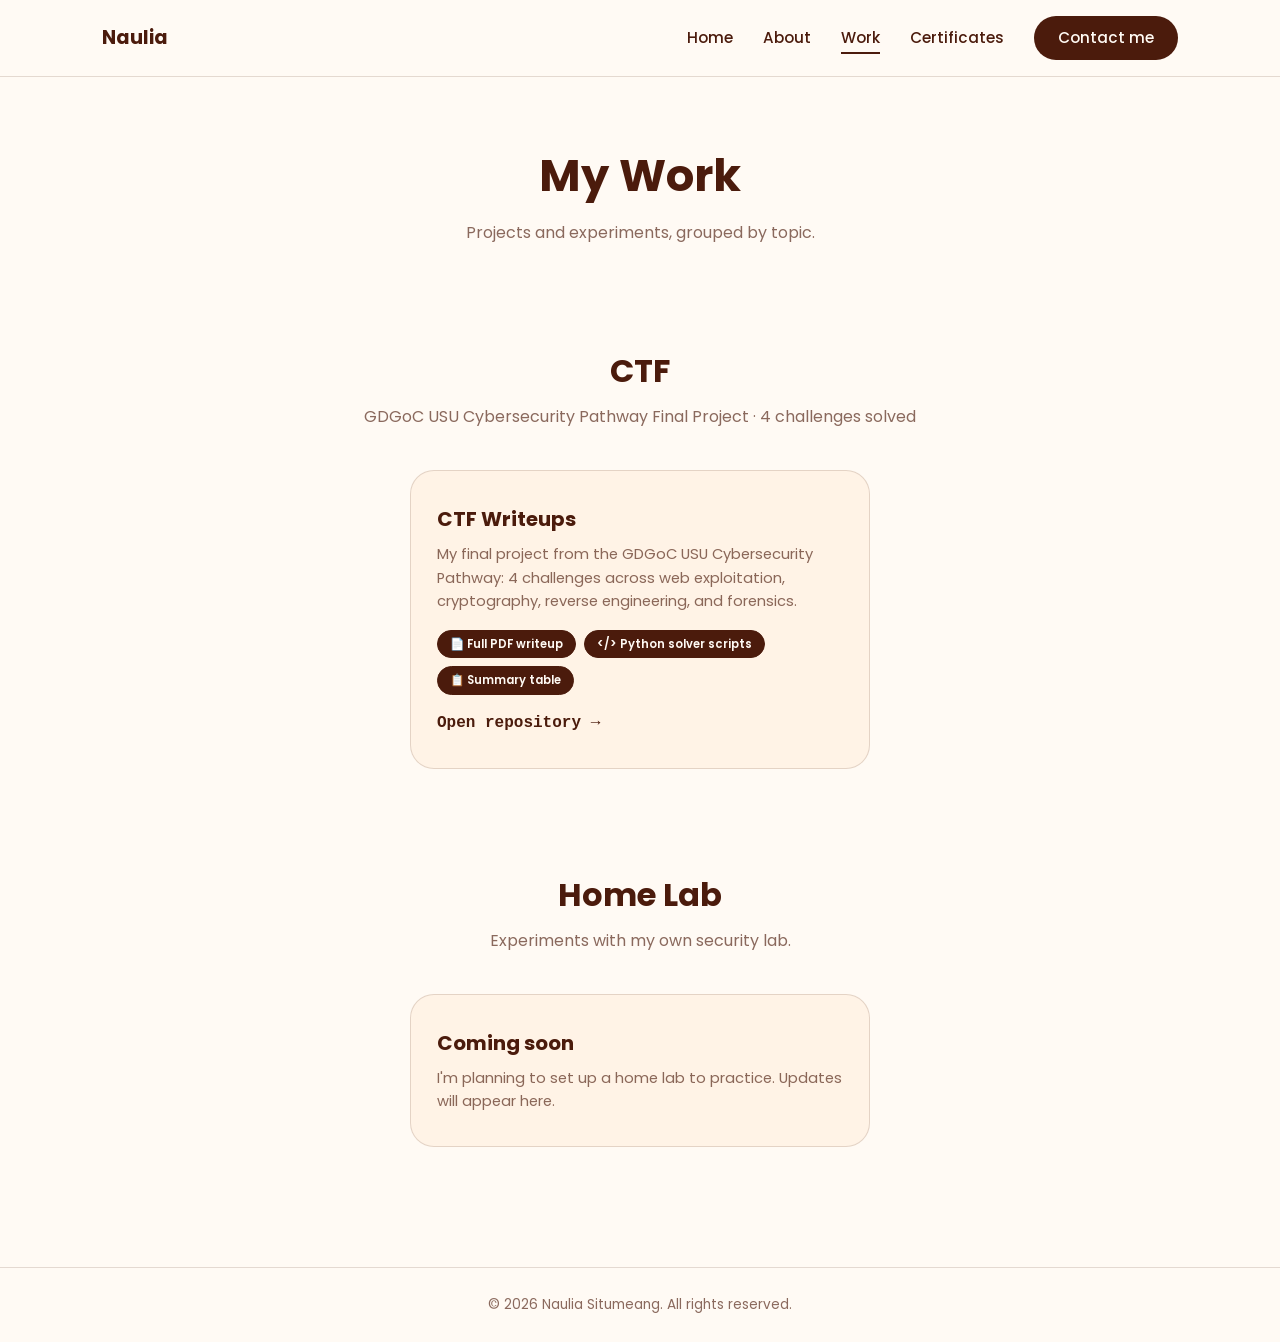
==== code/work.html @ 152920a4 "Add portfolio website" ====
<!DOCTYPE html>
<html lang="en">
<head>
  <meta charset="UTF-8" />
  <meta name="viewport" content="width=device-width, initial-scale=1.0" />
  <title>Work | Naulia Situmeang</title>
  <link rel="preconnect" href="https://fonts.googleapis.com" />
  <link rel="preconnect" href="https://fonts.gstatic.com" crossorigin />
  <link href="https://fonts.googleapis.com/css2?family=Poppins:wght@400;500;600;700&display=swap" rel="stylesheet" />
  <link rel="stylesheet" href="style.css" />
</head>
<body>

  <header class="navbar">
    <a href="index.html#home" class="logo">Naulia</a>
    <button class="menu-toggle" aria-label="Open menu">☰</button>
    <nav class="nav-links">
      <a href="index.html#home">Home</a>
      <a href="index.html#about">About</a>
      <a href="work.html" class="active">Work</a>
      <a href="index.html#certificates">Certificates</a>
      <a href="https://mail.google.com/mail/?view=cm&fs=1&to=nauliasitumeang2501@gmail.com" target="_blank" rel="noopener" class="btn-nav">Contact me</a>
    </nav>
  </header>

  <main class="page-top">
    <section class="section">
      <h1 class="fade section-title">My Work</h1>
      <p class="fade section-sub">Projects and experiments, grouped by topic.</p>
    </section>

    <!-- SECTION: CTF -->
    <section class="section work-section">
      <h2 class="fade group-title">CTF</h2>
      <p class="fade section-sub">GDGoC USU Cybersecurity Pathway Final Project · 4 challenges solved</p>

      <div class="cards">
        <a href="https://github.com/nauliasitumeang/ctf-writeups" target="_blank" rel="noopener" class="fade card wide">
            <h3>CTF Writeups</h3>
            <p>My final project from the GDGoC USU Cybersecurity Pathway: 4 challenges across web exploitation, cryptography, reverse engineering, and forensics.</p>
            <div class="tags">
              <span class="tag">📄 Full PDF writeup</span>
              <span class="tag">&lt;/&gt; Python solver scripts</span>
              <span class="tag">📋 Summary table</span>
            </div>
            <span class="card-link">Open repository →</span>
          </a>
      </div>
    </section>

    <!-- SECTION: HOME LAB -->
    <section class="section work-section">
      <h2 class="fade group-title">Home Lab</h2>
      <p class="fade section-sub">Experiments with my own security lab.</p>

      <div class="cards">
        <div class="fade card wide">
          <h3>Coming soon</h3>
          <p>I'm planning to set up a home lab to practice. Updates will appear here.</p>
        </div>
      </div>
    </section>
  </main>

  <footer class="footer">
    <p>© <span id="year">2026</span> Naulia Situmeang. All rights reserved.</p>
  </footer>

  <script src="script.js"></script>
</body>
</html>
---- code/style.css ----
@font-face {
  font-family: "Anca Coder";
  src: url("fonts/AncaCoder.woff2") format("woff2"),
       url("fonts/AncaCoder.ttf") format("truetype");
  font-display: swap;
}

/* Variabel warna dan font */
:root {
  --bg: #fffaf4;
  --text: #4b1b0c;
  --soft: rgba(75, 27, 12, 0.65);
  --line: rgba(75, 27, 12, 0.15);
  --card: #fff3e6;
  --accent: #a8572e;
  --font-main: "Poppins", sans-serif;
  --font-code: "Anca Coder", "Courier New", monospace;
}

/* Reset dan pengaturan dasar */
* { margin: 0; padding: 0; box-sizing: border-box; }
html { scroll-behavior: smooth; scroll-padding-top: 70px; }

body {
  background: var(--bg);
  color: var(--text);
  font-family: var(--font-main);
  line-height: 1.6;
  overflow-x: hidden;
}

a { color: inherit; text-decoration: none; }
img { max-width: 100%; }

/* ---------- NAVBAR ---------- */

/* Bar navigasi menempel di atas */
.navbar {
  position: fixed;
  top: 0; left: 0;
  width: 100%;
  display: flex;
  justify-content: space-between;
  align-items: center;
  padding: 16px 8%;
  background: rgba(255, 250, 244, 0.9);
  backdrop-filter: blur(8px);
  border-bottom: 1px solid var(--line);
  z-index: 100;
}

.logo { font-family: var(--font-main); font-size: 1.2rem; font-weight: 700; }

.nav-links {
  display: flex;
  align-items: center;
  gap: 30px;
  font-size: 0.95rem;
  font-weight: 500;
}

/* Garis bawah animasi saat hover / menu aktif */
.nav-links a:not(.btn-nav) { position: relative; }
.nav-links a:not(.btn-nav)::after {
  content: "";
  position: absolute;
  left: 0; bottom: -4px;
  width: 0; height: 2px;
  background: var(--text);
  transition: width 0.3s ease;
}
.nav-links a:not(.btn-nav):hover::after,
.nav-links a.active::after { width: 100%; }

/* Tombol "Contact me" */
.btn-nav {
  background: var(--text);
  color: var(--bg);
  padding: 10px 24px;
  border-radius: 999px;
  transition: transform 0.3s ease, opacity 0.3s ease;
}
.btn-nav:hover { transform: translateY(-2px); opacity: 0.9; }

/* Tombol menu hamburger (hanya tampil di HP) */
.menu-toggle {
  display: none;
  background: none;
  border: none;
  font-size: 1.6rem;
  color: var(--text);
  cursor: pointer;
}

/* ---------- HERO ---------- */

/* Section utama setinggi layar */
.hero {
  min-height: 100vh;
  display: flex;
  align-items: center;
  padding: 110px 8% 60px;
}

/* Dua kolom: teks di kiri, foto di kanan */
.hero-inner {
  width: 100%;
  max-width: 1280px;
  margin: 0 auto;
  display: grid;
  grid-template-columns: 1.2fr 1fr;
  gap: 48px;
  align-items: center;
}

.hero-text { text-align: left; }

/* Sapaan di atas judul */
.hero-small {
  font-family: var(--font-main);
  font-weight: 500;
  font-size: 1.3rem;
  margin-bottom: 12px;
}

.hero-title {
  font-size: clamp(1.8rem, 4vw, 3.2rem);
  font-weight: 700;
  line-height: 1.2;
}

/* Teks yang diketik otomatis */
.typing-wrap {
  display: block;
  font-family: var(--font-code);
  font-size: 0.85em;
  color: var(--accent);
  min-height: 1.3em;
}

/* Kursor berkedip di akhir teks ketikan */
.cursor {
  display: inline-block;
  width: 3px; height: 0.9em;
  background: var(--text);
  margin-left: 4px;
  vertical-align: middle;
  animation: blink 0.8s infinite;
}
@keyframes blink { 0%, 50% { opacity: 1; } 51%, 100% { opacity: 0; } }

.hero-desc { margin-top: 18px; max-width: 520px; color: var(--soft); }

.hero-buttons {
  display: flex;
  gap: 16px;
  margin-top: 28px;
  flex-wrap: wrap;
}

/* Tombol utama (terisi) dan versi outline */
.btn {
  display: inline-block;
  background: var(--text);
  color: var(--bg);
  padding: 12px 30px;
  border-radius: 999px;
  font-weight: 500;
  border: 2px solid var(--text);
  transition: transform 0.3s ease, background 0.3s ease, color 0.3s ease;
}
.btn:hover { transform: translateY(-3px); }
.btn-outline { background: transparent; color: var(--text); }
.btn-outline:hover { background: var(--text); color: var(--bg); }

/* ---------- FOTO ---------- */
.photo-card {
  justify-self: end;
  align-self: start;
  width: min(100%, 460px);
  
}

.photo-card img {
  display: block;
  width: 100%;
  height: auto;
  -webkit-mask-image: linear-gradient(to bottom, #000 70%, transparent 100%);
          mask-image: linear-gradient(to bottom, #000 70%, transparent 100%);
}

/* ---------- SECTIONS ---------- */

/* Pembungkus umum tiap section */
.section { padding: 100px 8% 40px; text-align: center; }
.page-top { padding-top: 40px; min-height: 80vh; }

.section-title { font-size: clamp(1.8rem, 4vw, 2.8rem); font-weight: 700; }
.group-title { font-size: clamp(1.4rem, 3vw, 2rem); font-weight: 700; }
.section-sub { color: var(--soft); margin-top: 8px; }
.work-section { padding-top: 60px; }

/* ---------- ABOUT ---------- */

/* Paragraf perkenalan */
.about-text {
  max-width: 760px;
  margin: 28px auto 0;
  text-align: left;
  color: var(--soft);
}
.about-text p + p { margin-top: 14px; }

.skills-title {
  margin-top: 56px;
  font-family: var(--font-main);
  font-weight: 600;
  font-size: 1.4rem;
  letter-spacing: 0.5px;
}

/* ---------- SKILLS MARQUEE ---------- */

/* Wadah icon berjalan, tepi kiri dan kanan memudar */
.marquee {
  margin-top: 8px;
  padding-top: 20px;
  overflow: hidden;
  -webkit-mask-image: linear-gradient(90deg, transparent, #000 8%, #000 92%, transparent);
          mask-image: linear-gradient(90deg, transparent, #000 8%, #000 92%, transparent);
}

/* Jalur icon bergerak otomatis, berhenti saat di-hover */
.track {
  display: flex;
  width: max-content;
  animation: scroll 35s linear infinite;
}
.marquee:hover .track { animation-play-state: paused; }

@keyframes scroll {
  from { transform: translateX(0); }
  to   { transform: translateX(-50%); }
}

/* Kotak satu icon skill (tanpa kotak/border, icon langsung tampil) */
.skill {
  position: relative;
  flex: 0 0 auto;
  width: 100px; height: 100px;
  margin-right: 20px;
  display: flex;
  align-items: center;
  justify-content: center;
  transition: transform 0.3s ease;
}
.skill:hover { transform: translateY(-4px); }
.skill img { width: 80px; height: 80px; }

/* Teks pengganti untuk skill yang tidak punya icon */
.skill span {
  font-family: var(--font-main);
  font-size: 0.9rem;
  font-weight: 700;
  line-height: 1.1;
  text-align: center;
}

/* Tooltip nama skill saat di-hover, muncul di bagian bawah icon*/
.skill::after {
  content: attr(data-name);
  position: absolute;
  bottom: 0;
  left: 50%;
  transform: translateX(-50%);
  background: var(--text);
  color: var(--bg);
  font-family: var(--font-main);
  font-weight: 600;
  font-size: 0.75rem;
  padding: 4px 12px;
  border-radius: 8px;
  white-space: nowrap;
  opacity: 0;
  pointer-events: none;
  transition: opacity 0.2s ease;
}
.skill:hover::after { opacity: 1; }

/* ---------- CARDS ---------- */

/* Deretan kartu project */
.cards {
  display: flex;
  justify-content: center;
  gap: 28px;
  margin-top: 40px;
  flex-wrap: wrap;
}

/* Kartu project, versi .wide lebih lebar, .soon berbingkai putus-putus */
.card {
  width: 320px;
  background: var(--card);
  border: 1px solid var(--line);
  border-radius: 24px;
  padding: 32px 26px;
  text-align: left;
  display: block;
}
.card.wide { width: 460px; max-width: 100%; }
.card:not(.soon):not(.static):hover { box-shadow: 0 16px 36px rgba(75, 27, 12, 0.14); }
.card.soon { border-style: dashed; }

.card h3 { font-size: 1.25rem; margin-bottom: 8px; }
.card p { color: var(--soft); font-size: 0.92rem; }
.card-link { display: inline-block; margin-top: 16px; font-family: var(--font-code); font-weight: 700; }

/* Label kecil di dalam kartu */
.tags { display: flex; flex-wrap: wrap; gap: 8px; margin-top: 16px; }
.tag {
  font-size: 0.72rem;
  font-weight: 600;
  padding: 4px 12px;
  border-radius: 999px;
  background: var(--text);
  color: var(--bg);
  border: 1px solid var(--text)
}

.center-btn { margin-top: 40px; }

/* ---------- CERTIFICATE CAROUSEL ---------- */

/* Wadah carousel: panah kiri, daftar sertifikat, panah kanan */
.carousel {
  display: flex;
  align-items: center;
  gap: 12px;
  margin-top: 40px;
  max-width: 1000px;
  margin-left: auto;
  margin-right: auto;
}

/* Daftar sertifikat yang bisa digeser dan berhenti pas di tiap kartu */
.cert-track {
  flex: 1;
  display: flex;
  gap: 24px;
  overflow-x: auto;
  scroll-snap-type: x mandatory;
  scrollbar-width: none;
  padding: 6px 2px 14px;
}
.cert-track::-webkit-scrollbar { display: none; }

/* Satu kartu sertifikat, 2 per layar di desktop */
.cert-card {
  flex: 0 0 calc((100% - 24px) / 2);
  scroll-snap-align: start;
  background: var(--card);
  border: 1px solid var(--line);
  border-radius: 20px;
  padding: 18px;
  text-align: left;
}

/* Area gambar/emoji sertifikat */
.cert-img {
  width: 100%;
  aspect-ratio: 4 / 3;
  border-radius: 14px;
  background: linear-gradient(135deg, #f1d9c0, #e3b88f);
  display: flex;
  align-items: center;
  justify-content: center;
  font-size: 3rem;
  object-fit: cover;
  margin-bottom: 14px;
}
.cert-card h4 { font-size: 1rem; line-height: 1.4; }
.cert-card p { color: var(--soft); font-size: 0.85rem; margin-top: 4px; }

/* Tombol panah carousel */
.arrow {
  flex: 0 0 auto;
  width: 42px; height: 42px;
  border-radius: 50%;
  border: 1px solid var(--line);
  background: var(--card);
  color: var(--text);
  font-size: 1.5rem;
  line-height: 1;
  cursor: pointer;
  transition: background 0.3s ease, color 0.3s ease;
}
.arrow:hover { background: var(--text); color: var(--bg); }

/* ---------- FOOTER ---------- */

.footer {
  margin-top: 80px;
  text-align: center;
  padding: 26px 8%;
  border-top: 1px solid var(--line);
  font-size: 0.85rem;
  color: var(--soft);
}

/* ---------- ANIMASI SCROLL ---------- */

/* Elemen muncul perlahan dari bawah saat masuk layar */
.fade {
  opacity: 0;
  transform: translateY(40px);
  transition: opacity 0.8s ease, transform 0.8s ease, box-shadow 0.3s ease;
}
.fade.visible { opacity: 1; transform: translateY(0); }

/* Jeda bertahap supaya elemen hero muncul berurutan */
.hero-title.fade { transition-delay: 0.1s; }
.hero-desc.fade { transition-delay: 0.2s; }
.hero-buttons.fade { transition-delay: 0.3s; }

/* ---------- RESPONSIVE (HP) ---------- */

@media (max-width: 800px) {
  .navbar { padding: 14px 5%; }
  .menu-toggle { display: block; }

  /* Menu turun sebagai dropdown saat hamburger diklik */
  .nav-links {
    position: absolute;
    top: 100%;
    left: 0;
    width: 100%;
    flex-direction: column;
    gap: 18px;
    padding: 22px 0;
    background: var(--bg);
    border-bottom: 1px solid var(--line);
    display: none;
  }
  .nav-links.open { display: flex; }

  /* Hero jadi satu kolom: foto di atas, teks di bawah */
  .hero-inner { grid-template-columns: 1fr; gap: 32px; }
  .hero-text { text-align: center; }
  .hero-desc { margin: 18px auto 0; }
  .hero-buttons { justify-content: center; }

  /* Foto di tengah dan lebih kecil; fade ke bawah tetap berlaku */
  .photo-card { order: -1; justify-self: center; width: 280px; }

  .section { padding: 80px 6% 30px; }
  .card, .card.wide { width: 100%; }
  .cert-card { flex: 0 0 100%; }
  .arrow { width: 34px; height: 34px; font-size: 1.2rem; }
  .carousel { gap: 6px; }
}

/* Matikan animasi untuk pengguna yang memilih mengurangi gerakan
@media (prefers-reduced-motion: reduce) {
  .fade { transition: none; opacity: 1; transform: none; }
  .track { animation: none; }
  html { scroll-behavior: auto; }
} */
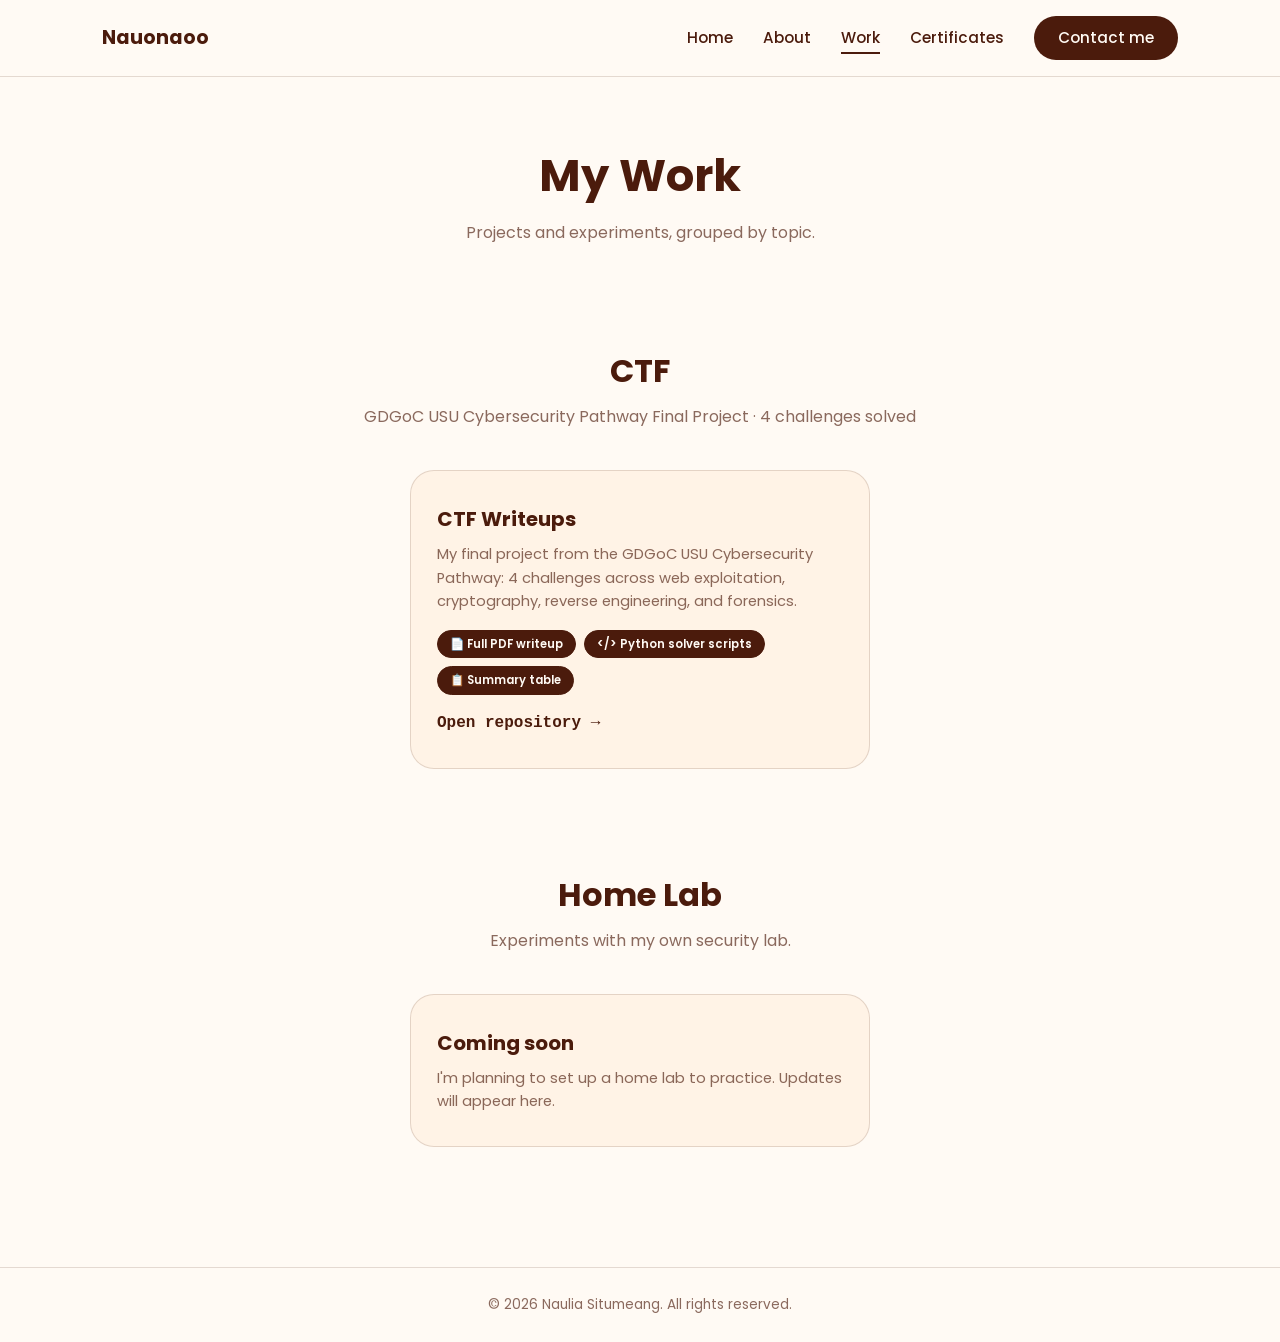
==== commit 7f90e1cb: "fixed logo" ====
--- a/code/work.html
+++ b/code/work.html
@@ -12,7 +12,7 @@
 <body>
 
   <header class="navbar">
-    <a href="index.html#home" class="logo">Naulia</a>
+    <a href="index.html#home" class="logo">Nauonaoo</a>
     <button class="menu-toggle" aria-label="Open menu">☰</button>
     <nav class="nav-links">
       <a href="index.html#home">Home</a>
